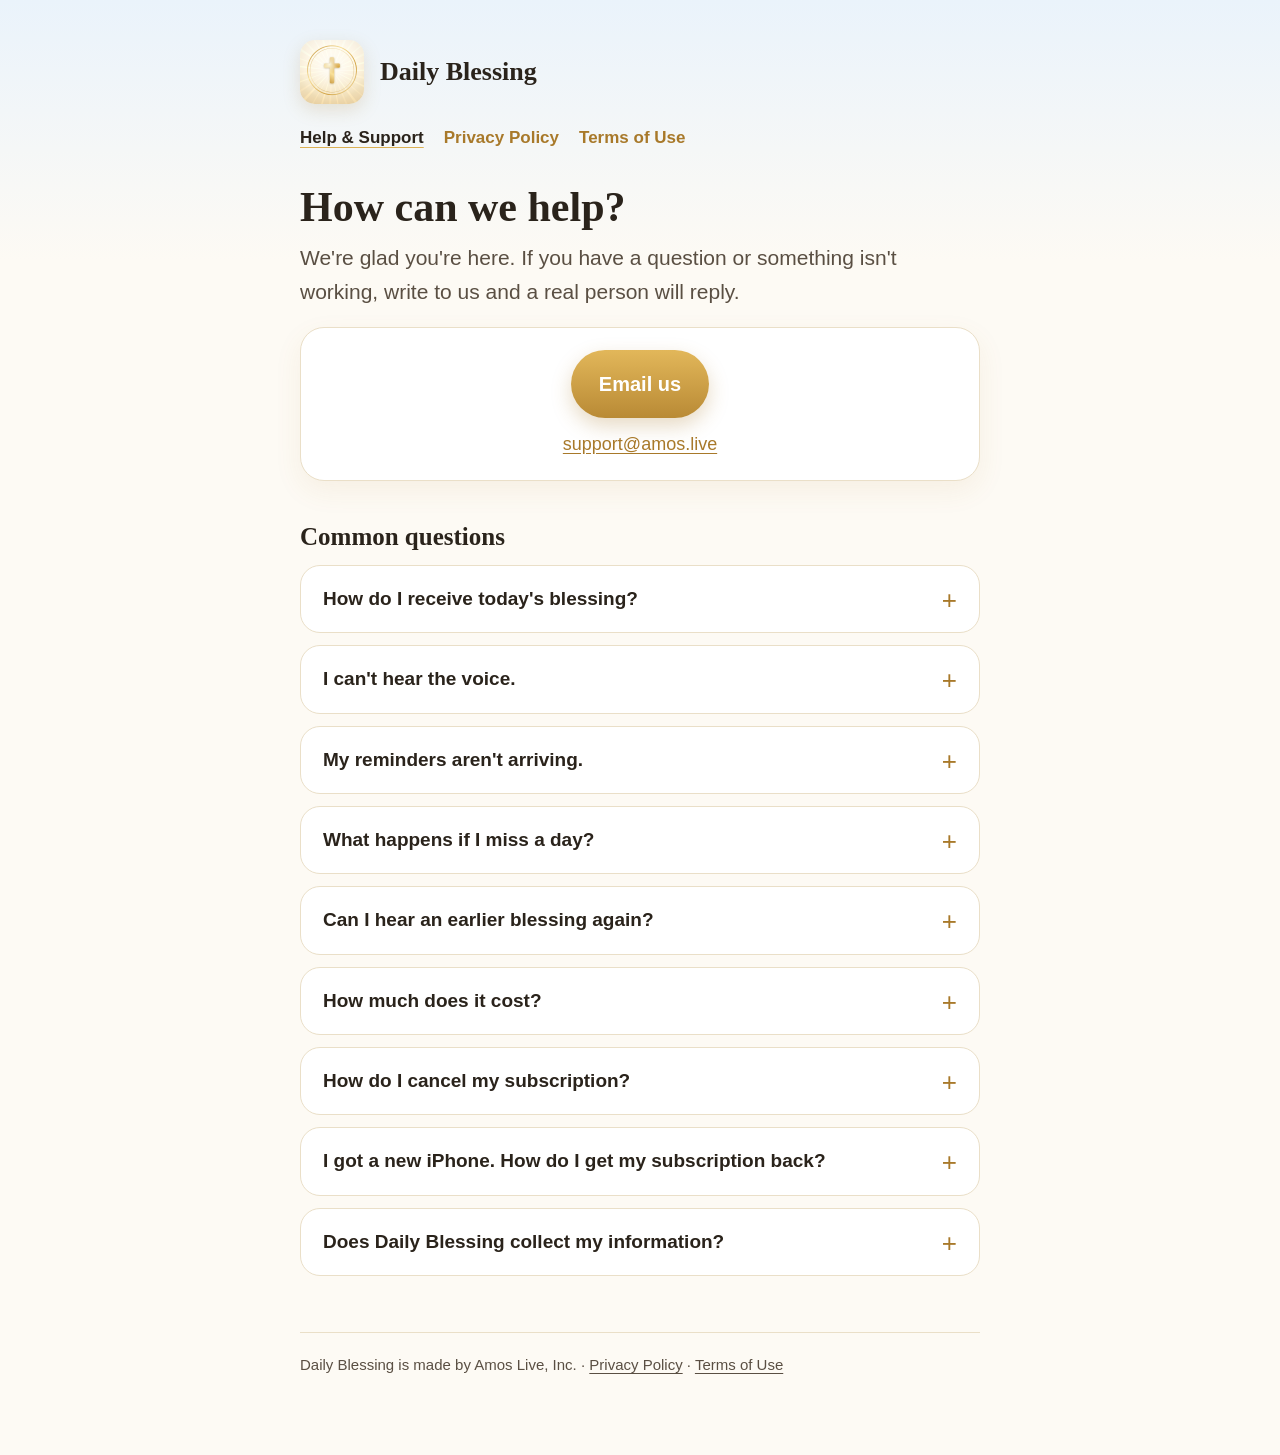
==== index.html @ 578da89a "Support, privacy and terms pages for Daily Blessing Co-Authored-By: Claude Opus 5.5 <noreply@anthrop" ====
<!doctype html>
<html lang="en">
<head>
  <meta charset="utf-8">
  <meta name="viewport" content="width=device-width, initial-scale=1">
  <title>Daily Blessing Support</title>
  <meta name="description" content="Help and support for Daily Blessing, the iPhone app that reads you one blessing each day.">
  <link rel="stylesheet" href="/style.css">
  <link rel="apple-touch-icon" href="/apple-touch-icon.png">
  <link rel="icon" href="/icon.png">
</head>
<body>
  <main class="page">
    <header class="brand">
      <img src="/icon.png" alt="">
      <a href="/">Daily Blessing</a>
    </header>
    <nav class="links" aria-label="Pages">
      <a href="/" aria-current="page">Help &amp; Support</a>
      <a href="/privacy/">Privacy Policy</a>
      <a href="/terms/">Terms of Use</a>
    </nav>

    <h1>How can we help?</h1>
    <p class="lede">We're glad you're here. If you have a question or something isn't working, write to us and a real person will reply.</p>

    <div class="card contact">
      <a class="button" href="mailto:support@amos.live?subject=Daily%20Blessing%20help">Email us</a>
      <a class="email" href="mailto:support@amos.live">support@amos.live</a>
    </div>

    <h2>Common questions</h2>

    <details>
      <summary>How do I receive today's blessing?</summary>
      <div>
        <p>Open Daily Blessing and rest your finger on the glowing hand near the bottom of the screen. Keep your finger there while the blessing is read to you. If you lift your finger, the voice pauses. Touch the hand again and it continues.</p>
      </div>
    </details>

    <details>
      <summary>I can't hear the voice.</summary>
      <div>
        <p>Press the volume up button on the side of your iPhone while your finger is on the hand. If you use headphones or a hearing aid, check that it is connected. The blessing also appears on the screen as it is read.</p>
      </div>
    </details>

    <details>
      <summary>My reminders aren't arriving.</summary>
      <div>
        <p>Open the iPhone <strong>Settings</strong> app, tap <strong>Notifications</strong>, then <strong>Daily Blessing</strong>, and turn on <strong>Allow Notifications</strong>. You can change the morning reminder time inside Daily Blessing: tap the gear in the top corner, then <strong>Morning reminder</strong>.</p>
        <p>Reminders are set up each time you open the app, so opening it every few days keeps them coming.</p>
      </div>
    </details>

    <details>
      <summary>What happens if I miss a day?</summary>
      <div>
        <p>Your streak starts again from the beginning, but you never miss a blessing. The next time you open the app, you'll receive the blessing that was waiting for you.</p>
      </div>
    </details>

    <details>
      <summary>Can I hear an earlier blessing again?</summary>
      <div>
        <p>Yes. Tap the gear in the top corner, then <strong>Past blessings</strong>. Tap any blessing to read it again, or tap <strong>Listen</strong> to hear it.</p>
      </div>
    </details>

    <details>
      <summary>How much does it cost?</summary>
      <div>
        <p>Daily Blessing is free for your first week. After that it is $3.99 per month in the United States (prices in other countries are shown in the app before you subscribe). You can cancel at any time.</p>
      </div>
    </details>

    <details>
      <summary>How do I cancel my subscription?</summary>
      <div>
        <p>In Daily Blessing, tap the gear, then <strong>Manage subscription</strong>. Or open the iPhone <strong>Settings</strong> app, tap your name at the top, then <strong>Subscriptions</strong>, then <strong>Daily Blessing</strong>.</p>
        <p>Cancel at least a day before your free week or current month ends to avoid being charged for the next one. Apple handles all billing, so we can't cancel or refund a subscription for you. For a refund, visit <a href="https://reportaproblem.apple.com">reportaproblem.apple.com</a>.</p>
      </div>
    </details>

    <details>
      <summary>I got a new iPhone. How do I get my subscription back?</summary>
      <div>
        <p>Sign in with the same Apple Account, open Daily Blessing, and tap <strong>Restore purchase</strong>. Your streak and past blessings are kept on your iPhone. They come along if you set up your new iPhone from an iCloud or computer backup.</p>
      </div>
    </details>

    <details>
      <summary>Does Daily Blessing collect my information?</summary>
      <div>
        <p>No. There is no account to create, and nothing you do in the app is sent to us. Read our <a href="/privacy/">Privacy Policy</a> for details.</p>
      </div>
    </details>

    <footer>
      <p>Daily Blessing is made by Amos Live, Inc. · <a href="/privacy/">Privacy Policy</a> · <a href="/terms/">Terms of Use</a></p>
    </footer>
  </main>
</body>
</html>
---- style.css ----
/* Daily Blessing: support and legal pages. Warm ivory, soft gold, large type. */
:root {
  color-scheme: light;
  --ivory: #fdfaf4;
  --parchment: #f7f1e5;
  --gold: #dcb053;
  --deep-gold: #a8792a;
  --ink: #2a231b;
  --soft-ink: #5a4f43;
  --line: #eadfc8;
  --card: #ffffff;
  --serif: "New York", ui-serif, Georgia, "Times New Roman", serif;
  --sans: ui-rounded, -apple-system, BlinkMacSystemFont, "SF Pro Rounded", "Segoe UI", Roboto, sans-serif;
}

* { box-sizing: border-box; }

html { -webkit-text-size-adjust: 100%; }

body {
  margin: 0;
  background: linear-gradient(180deg, #eaf3fb 0, var(--ivory) 260px, var(--ivory) 100%);
  color: var(--ink);
  font-family: var(--sans);
  font-size: 19px;
  line-height: 1.6;
}

.page {
  max-width: 720px;
  margin: 0 auto;
  padding: 40px 20px 64px;
}

header.brand {
  display: flex;
  align-items: center;
  gap: 16px;
  margin-bottom: 28px;
}

header.brand img {
  width: 64px;
  height: 64px;
  border-radius: 15px;
  box-shadow: 0 6px 18px rgba(168, 121, 42, 0.18);
}

header.brand a {
  font-family: var(--serif);
  font-size: 26px;
  font-weight: 600;
  color: var(--ink);
  text-decoration: none;
}

nav.links {
  display: flex;
  flex-wrap: wrap;
  gap: 8px 20px;
  margin: -8px 0 32px;
  font-size: 17px;
}

nav.links a { color: var(--deep-gold); font-weight: 600; text-decoration: none; }
nav.links a[aria-current="page"] { color: var(--ink); text-decoration: underline; text-decoration-color: var(--gold); text-underline-offset: 4px; }

h1 {
  font-family: var(--serif);
  font-size: clamp(32px, 7vw, 42px);
  line-height: 1.15;
  font-weight: 600;
  margin: 0 0 10px;
}

h2 {
  font-family: var(--serif);
  font-size: 25px;
  font-weight: 600;
  line-height: 1.25;
  margin: 40px 0 8px;
}

h3 {
  font-size: 20px;
  margin: 0 0 6px;
}

p, li { color: var(--soft-ink); }
p { margin: 0 0 14px; }
ul { padding-left: 24px; margin: 0 0 14px; }
li { margin-bottom: 8px; }
strong { color: var(--ink); }

a { color: var(--deep-gold); text-underline-offset: 3px; }

.lede { font-size: 21px; color: var(--soft-ink); margin-bottom: 8px; }
.updated { font-size: 16px; color: var(--soft-ink); opacity: 0.85; }

.card {
  background: var(--card);
  border: 1px solid var(--line);
  border-radius: 24px;
  padding: 22px 24px;
  margin: 18px 0;
  box-shadow: 0 10px 28px rgba(168, 121, 42, 0.08);
}

.card p:last-child, .card ul:last-child { margin-bottom: 0; }

.summary { background: var(--parchment); }

.button {
  display: inline-block;
  background: linear-gradient(180deg, #e2b75a, #b98a35);
  color: #fff;
  font-weight: 700;
  font-size: 20px;
  text-decoration: none;
  padding: 18px 28px;
  border-radius: 999px;
  min-height: 60px;
  box-shadow: 0 8px 20px rgba(168, 121, 42, 0.28);
}

.button:focus-visible, a:focus-visible { outline: 3px solid var(--gold); outline-offset: 3px; }

.contact { text-align: center; }
.contact .email { display: block; margin-top: 12px; font-size: 18px; }

details {
  background: var(--card);
  border: 1px solid var(--line);
  border-radius: 20px;
  margin: 12px 0;
  padding: 0 22px;
}

summary {
  cursor: pointer;
  list-style: none;
  font-weight: 700;
  color: var(--ink);
  padding: 18px 28px 18px 0;
  position: relative;
}

summary::-webkit-details-marker { display: none; }
summary::after {
  content: "+";
  position: absolute;
  right: 0;
  top: 14px;
  font-size: 26px;
  font-weight: 400;
  color: var(--deep-gold);
}
details[open] summary::after { content: "–"; }
details > div { padding-bottom: 16px; }

footer {
  margin-top: 56px;
  padding-top: 20px;
  border-top: 1px solid var(--line);
  font-size: 15px;
  color: var(--soft-ink);
}

footer a { color: var(--soft-ink); }
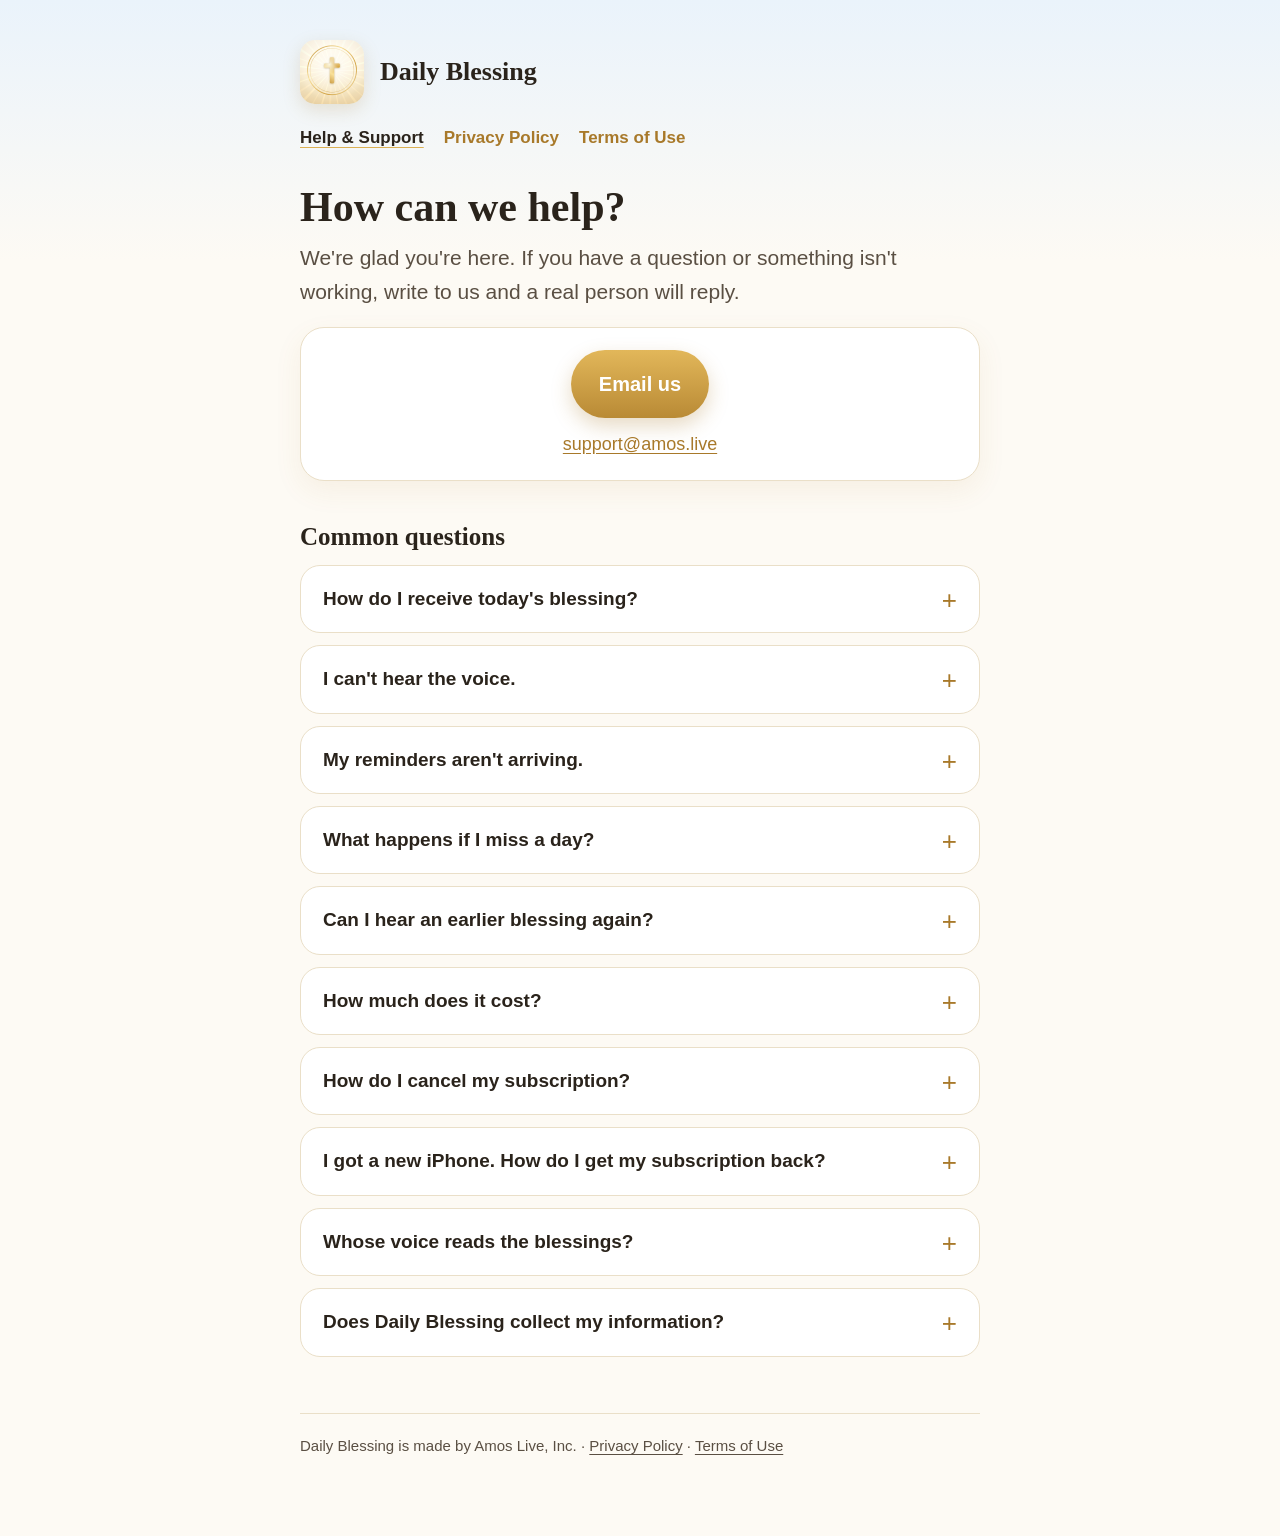
==== commit 701c90dd: "Say that the blessings are read by an AI-generated voice Privacy policy and a new support FAQ entry." ====
--- a/index.html
+++ b/index.html
@@ -90,6 +90,13 @@
     </details>
 
     <details>
+      <summary>Whose voice reads the blessings?</summary>
+      <div>
+        <p>The blessings are read by an AI‑generated voice, chosen to sound warm, calm and natural. Every blessing was recorded ahead of time, so it works even without an internet connection.</p>
+      </div>
+    </details>
+
+    <details>
       <summary>Does Daily Blessing collect my information?</summary>
       <div>
         <p>No. There is no account to create, and nothing you do in the app is sent to us. Read our <a href="/privacy/">Privacy Policy</a> for details.</p>
